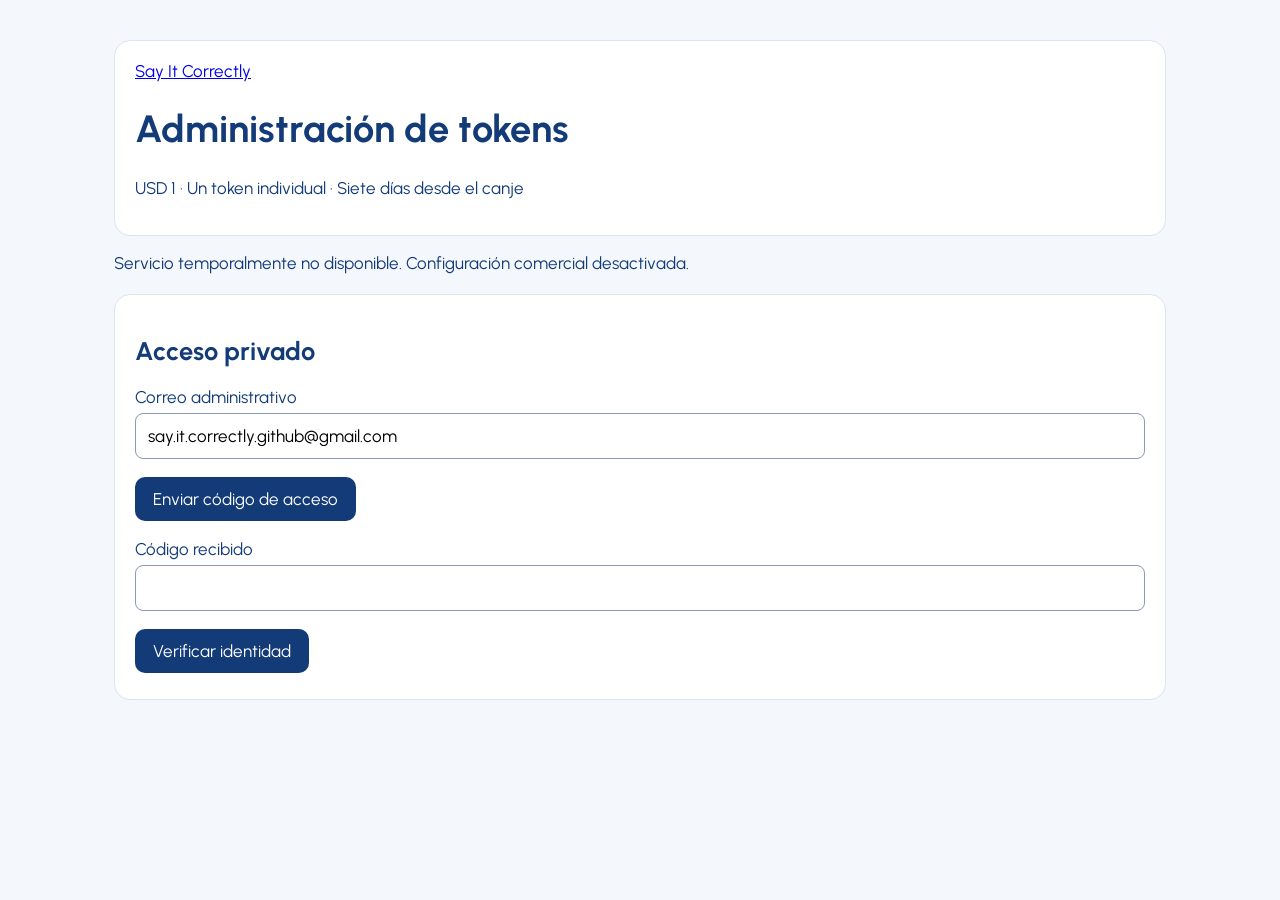
==== index.html @ 108741b0 "feat: add tokens admin frontend" ====
<!doctype html>
<html lang="es"><head><meta charset="utf-8"><meta name="viewport" content="width=device-width,initial-scale=1"><meta name="robots" content="noindex,nofollow"><title>Tokens | Say It Correctly</title><link rel="stylesheet" href="tokens.css"><script src="config.js" defer></script><script src="admin-client.js" defer></script><script src="tokens.js" defer></script></head>
<body><main><header><a href="https://www.sayitcorrectly.org/">Say It Correctly</a><h1>Administración de tokens</h1><p>USD 1 · Un token individual · Siete días desde el canje</p></header>
<p id="status" role="status" aria-live="polite"></p>
<form id="login"><h2>Acceso privado</h2><label>Correo administrativo<input name="email" type="email" required autocomplete="username" value="say.it.correctly.github@gmail.com"></label><div id="captcha"></div><button type="submit">Enviar código de acceso</button><label>Código recibido<input name="code" inputmode="numeric" autocomplete="one-time-code"></label><button id="verify" type="button">Verificar identidad</button></form>
<section id="panel" hidden><nav><button id="refresh">Actualizar</button><button id="logout">Cerrar sesión</button></nav><h2 id="capacity">Activaciones utilizadas</h2>
<form id="register"><h2>Registrar solicitud de estudiante</h2><label>Nombre<input name="name" required maxlength="120"></label><label>Correo<input name="email" type="email" required maxlength="254"></label><label>Mensaje<input name="message" required maxlength="3000"></label><label><input name="consent" type="checkbox" required> El estudiante o su representante autorizó el tratamiento de datos para esta solicitud, conforme al aviso de privacidad y las restricciones para menores.</label><a id="privacy" target="_blank" rel="noopener noreferrer">Aviso de privacidad</a><div id="register-captcha"></div><button>Registrar solicitud</button></form><h2>Solicitudes</h2><div id="requests"></div>
<form id="payment"><h2>Confirmación manual de pago</h2><p>Iván Varona debe haber confirmado USD 1 antes de emitir. La persona debe tener una identidad de correo verificada.</p><label>Solicitud<input name="requestId" required></label><label>Nombre<input name="name" required readonly></label><label>Correo verificado<input name="studentEmail" type="email" required readonly></label><label>Referencia única del pago<input name="reference" maxlength="160" required></label><label><input name="confirmed" type="checkbox" required> Confirmo que Iván Varona verificó el pago de USD 1.</label><button>Confirmar pago y emitir token</button></form>
<div id="issued" hidden><p>Guarda y entrega este token por un canal privado. Solo se muestra una vez.</p><output id="token"></output><button id="copy">Copiar token</button></div>
<h2>Tokens emitidos, canjeados y revocados</h2><div id="tokens"></div><h2>Permisos activos y vencidos</h2><div id="grants"></div></section></main></body></html>
---- tokens.css ----
@font-face{font-family:Urbanist;src:url('assets/Urbanist-VariableFont_wght.ttf')}*{box-sizing:border-box}body{margin:0;background:#f4f7fc;color:#123b78;font:17px Urbanist,Arial,sans-serif}main{max-width:1100px;margin:auto;padding:24px}header,form,article,#issued{background:white;border:1px solid #dce4f0;border-radius:16px;padding:20px;margin:16px 0}h1{font-size:clamp(26px,5vw,38px)}label{display:grid;gap:6px;margin:12px 0}input{font:inherit;padding:12px;border:1px solid #899bb8;border-radius:8px;min-width:0;max-width:100%}input[type=checkbox]{width:22px;height:22px}button{font:inherit;padding:12px 18px;border:0;border-radius:10px;color:white;background:#123b78;cursor:pointer;margin:6px 8px 6px 0}button:disabled{opacity:.5;cursor:default}button:focus-visible,a:focus-visible,input:focus-visible{outline:3px solid #e53845;outline-offset:3px}#status{min-height:24px}output,article{overflow-wrap:anywhere}nav{display:flex;flex-wrap:wrap}[hidden]{display:none!important}@media(min-width:700px){#payment{display:grid;grid-template-columns:1fr 1fr;gap:0 20px}#payment h2,#payment p,#payment button{grid-column:1/-1}}
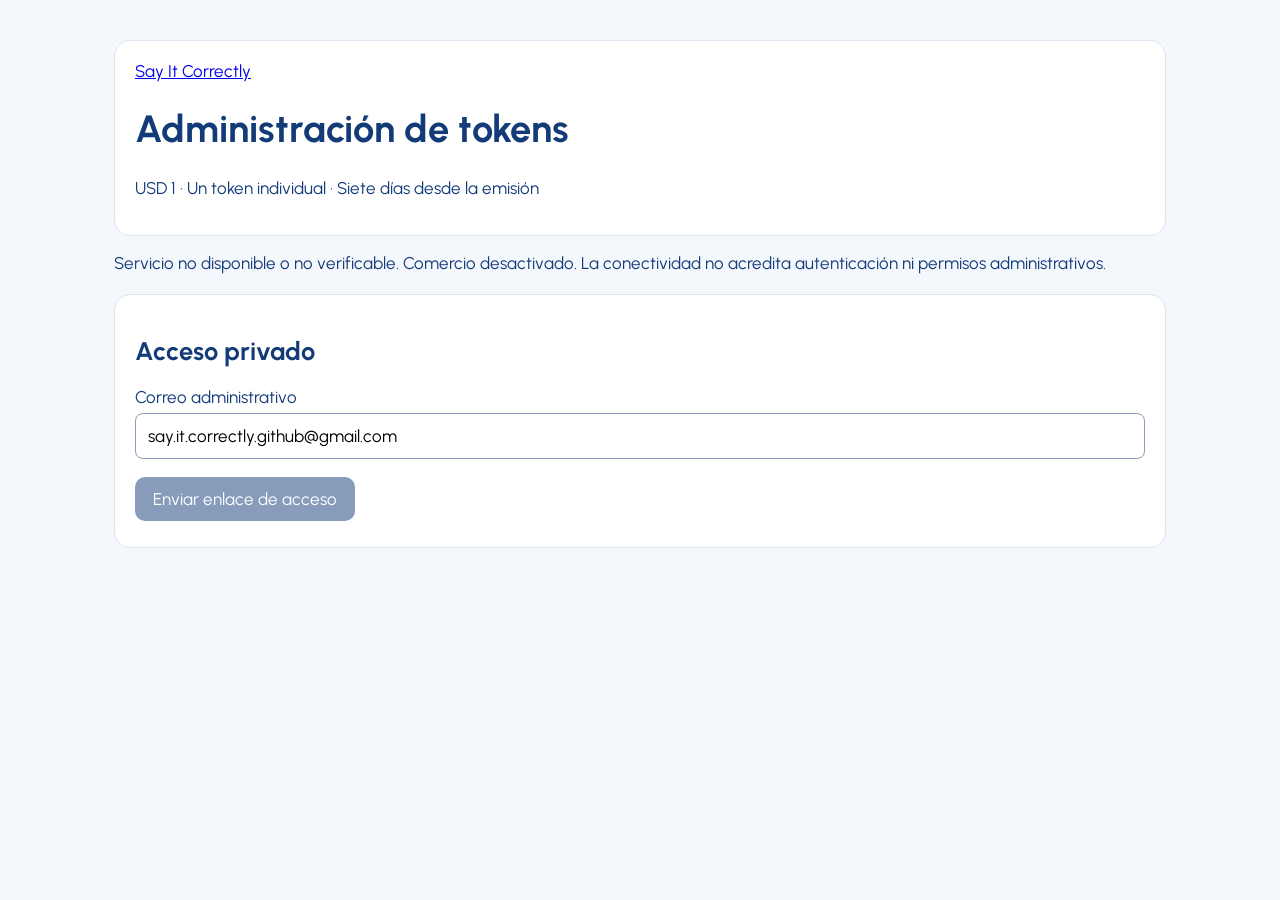
==== commit 55009e01: "feat: preparar consulta administrativa segura SIC" ====
--- a/index.html
+++ b/index.html
@@ -1,6 +1,6 @@
 <!doctype html>
 <html lang="es"><head><meta charset="utf-8"><meta name="viewport" content="width=device-width,initial-scale=1"><meta name="robots" content="noindex,nofollow"><title>Tokens | Say It Correctly</title><link rel="stylesheet" href="tokens.css"><script src="config.js" defer></script><script src="admin-client.js" defer></script><script src="tokens.js" defer></script></head>
-<body><main><header><a href="https://www.sayitcorrectly.org/">Say It Correctly</a><h1>Administración de tokens</h1><p>USD 1 · Un token individual · Siete días desde el canje</p></header>
+<body><main><header><a href="https://say-it-correctly.github.io/Say-it-correctly.org/">Say It Correctly</a><h1>Administración de tokens</h1><p>USD 1 · Un token individual · Siete días desde la emisión</p></header>
 <p id="status" role="status" aria-live="polite"></p>
 <form id="login"><h2>Acceso privado</h2><label>Correo administrativo<input name="email" type="email" required autocomplete="username" value="say.it.correctly.github@gmail.com"></label><div id="captcha"></div><button type="submit">Enviar código de acceso</button><label>Código recibido<input name="code" inputmode="numeric" autocomplete="one-time-code"></label><button id="verify" type="button">Verificar identidad</button></form>
 <section id="panel" hidden><nav><button id="refresh">Actualizar</button><button id="logout">Cerrar sesión</button></nav><h2 id="capacity">Activaciones utilizadas</h2>
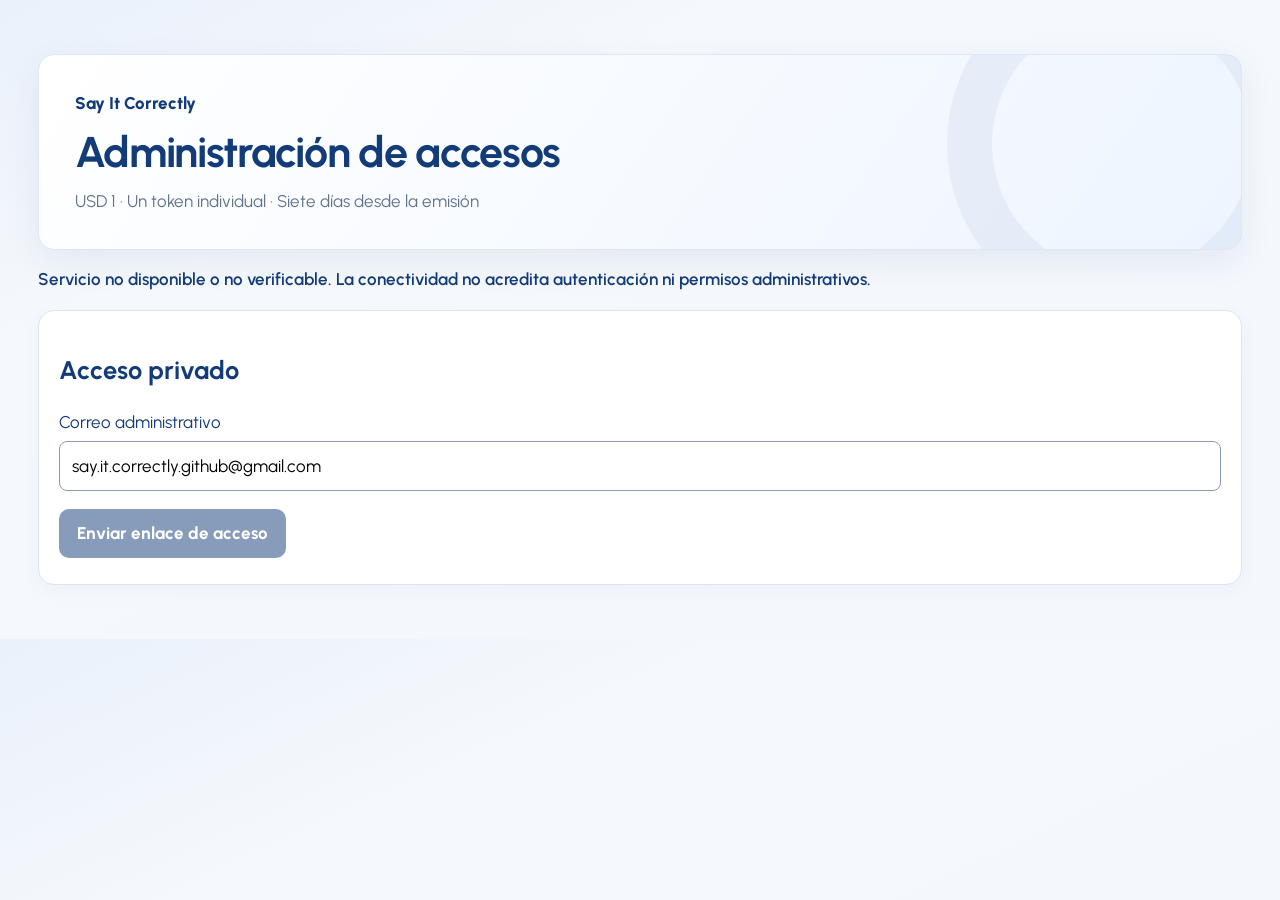
==== commit 55cf38c4: "feat: renovar interfaz administrativa Say It Correctly" ====
--- a/index.html
+++ b/index.html
@@ -1,10 +1,10 @@
 <!doctype html>
 <html lang="es"><head><meta charset="utf-8"><meta name="viewport" content="width=device-width,initial-scale=1"><meta name="robots" content="noindex,nofollow"><title>Tokens | Say It Correctly</title><link rel="stylesheet" href="tokens.css"><script src="config.js" defer></script><script src="admin-client.js" defer></script><script src="tokens.js" defer></script></head>
-<body><main><header><a href="https://say-it-correctly.github.io/Say-it-correctly.org/">Say It Correctly</a><h1>Administración de tokens</h1><p>USD 1 · Un token individual · Siete días desde la emisión</p></header>
+<body><main><header><a href="https://say-it-correctly.github.io/Say-it-correctly.org/">Say It Correctly</a><h1>Administración de accesos</h1><p>USD 1 · Un token individual · Siete días desde la emisión</p></header>
 <p id="status" role="status" aria-live="polite"></p>
 <form id="login"><h2>Acceso privado</h2><label>Correo administrativo<input name="email" type="email" required autocomplete="username" value="say.it.correctly.github@gmail.com"></label><div id="captcha"></div><button type="submit">Enviar código de acceso</button><label>Código recibido<input name="code" inputmode="numeric" autocomplete="one-time-code"></label><button id="verify" type="button">Verificar identidad</button></form>
-<section id="panel" hidden><nav><button id="refresh">Actualizar</button><button id="logout">Cerrar sesión</button></nav><h2 id="capacity">Activaciones utilizadas</h2>
+<section id="panel" hidden><nav class="sic-top-actions"><button id="refresh">Actualizar</button><button id="logout">Cerrar sesión</button></nav><div class="sic-dashboard-intro"><div><span class="sic-kicker">GESTIÓN DE ACCESOS · SAY IT CORRECTLY</span><h2>Panel de administración</h2><p>Solicitudes, pagos externos y permisos verificados desde un solo lugar.</p></div><div class="sic-capacity-card" id="capacity">Activaciones utilizadas</div></div><nav class="sic-section-links" aria-label="Secciones del administrador"><a href="#register">Registrar solicitud</a><a href="#requests">Solicitudes</a><a href="#payment">Confirmar pago</a><a href="#tokens">Tokens</a><a href="#grants">Permisos</a></nav>
 <form id="register"><h2>Registrar solicitud de estudiante</h2><label>Nombre<input name="name" required maxlength="120"></label><label>Correo<input name="email" type="email" required maxlength="254"></label><label>Mensaje<input name="message" required maxlength="3000"></label><label><input name="consent" type="checkbox" required> El estudiante o su representante autorizó el tratamiento de datos para esta solicitud, conforme al aviso de privacidad y las restricciones para menores.</label><a id="privacy" target="_blank" rel="noopener noreferrer">Aviso de privacidad</a><div id="register-captcha"></div><button>Registrar solicitud</button></form><h2>Solicitudes</h2><div id="requests"></div>
-<form id="payment"><h2>Confirmación manual de pago</h2><p>Iván Varona debe haber confirmado USD 1 antes de emitir. La persona debe tener una identidad de correo verificada.</p><label>Solicitud<input name="requestId" required></label><label>Nombre<input name="name" required readonly></label><label>Correo verificado<input name="studentEmail" type="email" required readonly></label><label>Referencia única del pago<input name="reference" maxlength="160" required></label><label><input name="confirmed" type="checkbox" required> Confirmo que Iván Varona verificó el pago de USD 1.</label><button>Confirmar pago y emitir token</button></form>
+<form id="payment"><h2>Confirmación manual de pago</h2><p>Iván Varona debe haber confirmado USD 1 antes de emitir. La identidad del estudiante se verificará durante el canje, después de generar el token.</p><label>Solicitud<input name="requestId" required></label><label>Nombre<input name="name" required readonly></label><label>Correo de la solicitud<input name="studentEmail" type="email" required readonly></label><label>Referencia única del pago<input name="reference" maxlength="160" required></label><label><input name="confirmed" type="checkbox" required> Confirmo que Iván Varona verificó el pago de USD 1.</label><button>Confirmar pago y emitir token</button></form>
 <div id="issued" hidden><p>Guarda y entrega este token por un canal privado. Solo se muestra una vez.</p><output id="token"></output><button id="copy">Copiar token</button></div>
 <h2>Tokens emitidos, canjeados y revocados</h2><div id="tokens"></div><h2>Permisos activos y vencidos</h2><div id="grants"></div></section></main></body></html>
--- a/tokens.css
+++ b/tokens.css
@@ -1 +1,39 @@
 @font-face{font-family:Urbanist;src:url('assets/Urbanist-VariableFont_wght.ttf')}*{box-sizing:border-box}body{margin:0;background:#f4f7fc;color:#123b78;font:17px Urbanist,Arial,sans-serif}main{max-width:1100px;margin:auto;padding:24px}header,form,article,#issued{background:white;border:1px solid #dce4f0;border-radius:16px;padding:20px;margin:16px 0}h1{font-size:clamp(26px,5vw,38px)}label{display:grid;gap:6px;margin:12px 0}input{font:inherit;padding:12px;border:1px solid #899bb8;border-radius:8px;min-width:0;max-width:100%}input[type=checkbox]{width:22px;height:22px}button{font:inherit;padding:12px 18px;border:0;border-radius:10px;color:white;background:#123b78;cursor:pointer;margin:6px 8px 6px 0}button:disabled{opacity:.5;cursor:default}button:focus-visible,a:focus-visible,input:focus-visible{outline:3px solid #e53845;outline-offset:3px}#status{min-height:24px}output,article{overflow-wrap:anywhere}nav{display:flex;flex-wrap:wrap}[hidden]{display:none!important}@media(min-width:700px){#payment{display:grid;grid-template-columns:1fr 1fr;gap:0 20px}#payment h2,#payment p,#payment button{grid-column:1/-1}}
+
+/* SIC 2026: mejoras de jerarquía y respuesta; conservar la identidad original. */
+:root{--sic-blue:#123b78;--sic-line:#dce4f0;--sic-ink:#183b70;--sic-muted:#61738b;--sic-bg:#f4f7fc}
+body{background:linear-gradient(155deg,#eaf1fb 0,#f5f8fc 28%,#f4f7fc 80%);line-height:1.45}
+main{max-width:1280px;padding:clamp(16px,3vw,40px);margin:0 auto}
+main>header{position:relative;border:1px solid #dce7f7;box-shadow:0 12px 36px rgba(18,59,120,.07);padding:clamp(22px,3vw,36px);background:linear-gradient(125deg,#fff 0%,#eef5ff 100%);overflow:hidden}
+main>header:before{content:"";position:absolute;right:-56px;top:-86px;width:260px;height:260px;border:45px solid rgba(18,59,120,.055);border-radius:50%;pointer-events:none}
+main>header a{font-weight:800;color:var(--sic-blue);text-decoration:none}
+main>header h1{font-size:clamp(27px,3.4vw,43px);letter-spacing:-.03em;line-height:1.13;margin:12px 0}
+main>header p{color:var(--sic-muted);max-width:58ch;margin:0}
+#status{font-weight:600;line-height:1.5}
+#panel>form,#panel>#issued,#panel>article,#login{box-shadow:0 5px 20px rgba(18,59,120,.035)}
+#panel form h2{letter-spacing:-.015em}
+#panel form p{color:var(--sic-muted);line-height:1.55}
+#panel input:not([type=checkbox]){background:#fbfdff;border-color:#a5b8d2;min-height:46px}
+#panel input[readonly]{background:#edf3fa;color:#324c70}
+#panel button,#login button{font-weight:750;min-height:42px;transition:background .2s,transform .2s}
+#panel button:hover:not([disabled]),#login button:hover:not([disabled]){background:#23549a;transform:translateY(-1px)}
+.sic-top-actions{display:flex;justify-content:flex-end;gap:6px;flex-wrap:wrap;margin:14px 0}
+.sic-top-actions button{background:#e7effb!important;border:1px solid #cbd9ed;color:var(--sic-blue)!important}
+.sic-dashboard-intro{display:flex;align-items:center;justify-content:space-between;gap:18px;padding:22px 24px;border:1px solid var(--sic-line);border-radius:18px;background:#fff;margin:16px 0}
+.sic-dashboard-intro h2{font-size:clamp(22px,3vw,31px);margin:4px 0}
+.sic-dashboard-intro p{margin:0;color:var(--sic-muted)}
+.sic-kicker{font-size:.73rem;font-weight:850;letter-spacing:.12em;color:#4d6da0}
+.sic-capacity-card{background:#123b78;color:white;padding:17px 20px;border-radius:14px;min-width:215px;font-weight:800;text-align:center}
+.sic-section-links{display:flex;flex-wrap:wrap;gap:9px;margin:20px 0}
+.sic-section-links a{padding:10px 15px;background:#fff;border:1px solid var(--sic-line);border-radius:999px;color:var(--sic-blue);font-weight:750;text-decoration:none}
+.sic-section-links a:hover{background:#e8f1ff}
+#panel>h2{margin:32px 4px 12px;letter-spacing:-.02em}
+#requests,#tokens,#grants{display:grid;grid-template-columns:repeat(auto-fit,minmax(min(100%,310px),1fr));gap:12px}
+#requests article,#tokens article,#grants article{margin:0;padding:18px;border-left:4px solid #2b5aa1;line-height:1.5}
+#requests article button,#tokens article button,#grants article button{display:inline-flex;margin-top:12px;font-size:.91rem}
+#issued{border:2px solid #81a6d5;background:#f8fbff}
+#issued output{display:block;padding:13px;background:#eaf1fb;border:1px dashed #a9bedb;border-radius:9px;word-break:break-all}
+#payment label:has([type=checkbox]),#register label:has([type=checkbox]){display:flex;align-items:flex-start;gap:10px}
+#payment label:has([type=checkbox]) input,#register label:has([type=checkbox]) input{flex:none}
+@media(max-width:740px){.sic-dashboard-intro{flex-direction:column;align-items:stretch}.sic-capacity-card{min-width:0}.sic-section-links{overflow:auto;flex-wrap:nowrap;padding-bottom:6px}.sic-section-links a{white-space:nowrap}main{padding:14px}#requests,#tokens,#grants{grid-template-columns:1fr}}
+@media(prefers-reduced-motion:reduce){#panel button,#login button{transition:none}#panel button:hover:not([disabled]){transform:none}}
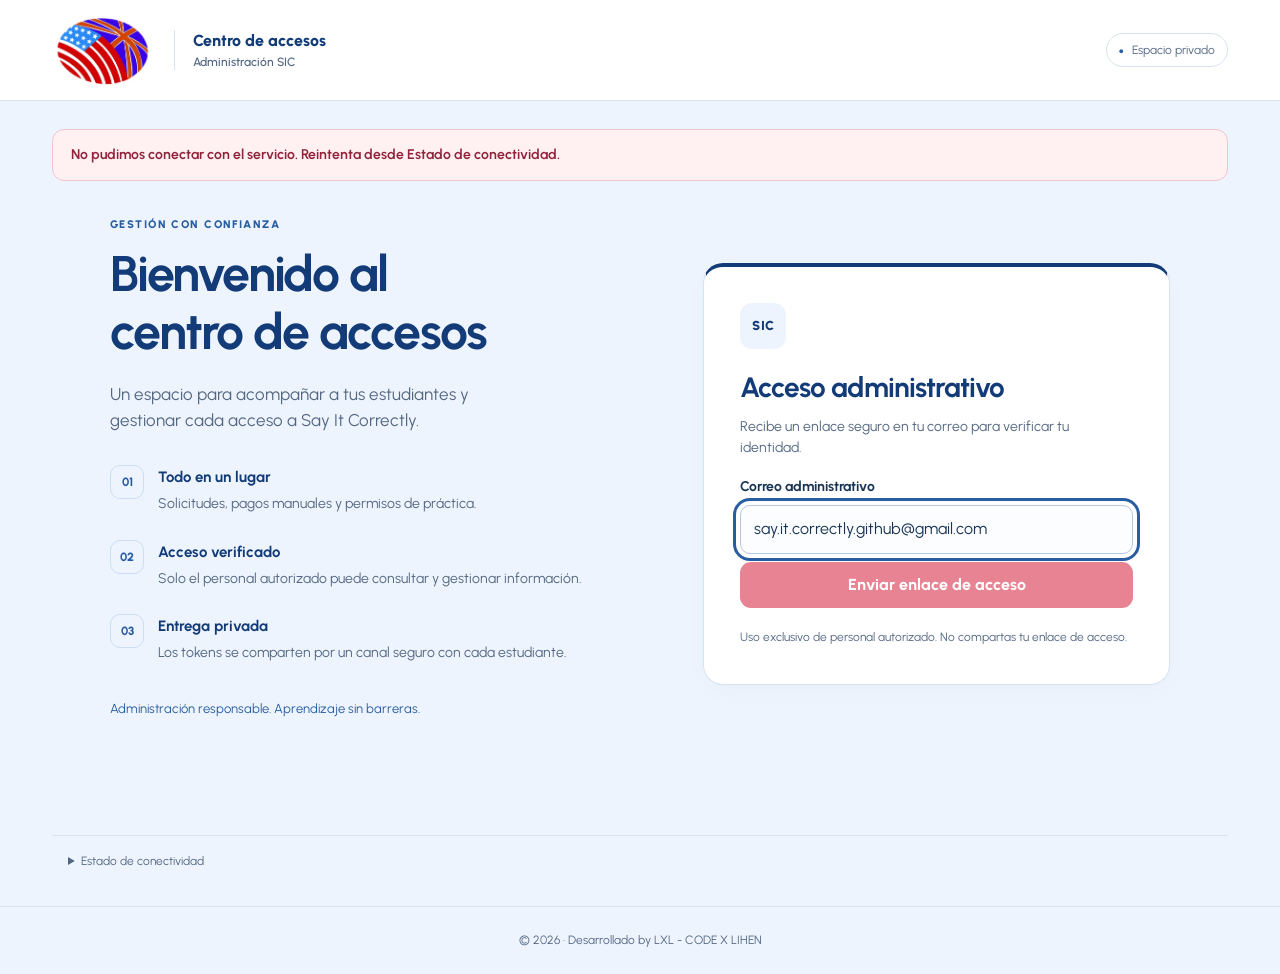
==== commit b71982ad: "feat: redisenar Tokens Admin 2026 y corregir arranque seguro" ====
--- a/index.html
+++ b/index.html
@@ -1,10 +1,40 @@
 <!doctype html>
-<html lang="es"><head><meta charset="utf-8"><meta name="viewport" content="width=device-width,initial-scale=1"><meta name="robots" content="noindex,nofollow"><title>Tokens | Say It Correctly</title><link rel="stylesheet" href="tokens.css"><script src="config.js" defer></script><script src="admin-client.js" defer></script><script src="tokens.js" defer></script></head>
-<body><main><header><a href="https://say-it-correctly.github.io/Say-it-correctly.org/">Say It Correctly</a><h1>Administración de accesos</h1><p>USD 1 · Un token individual · Siete días desde la emisión</p></header>
-<p id="status" role="status" aria-live="polite"></p>
-<form id="login"><h2>Acceso privado</h2><label>Correo administrativo<input name="email" type="email" required autocomplete="username" value="say.it.correctly.github@gmail.com"></label><div id="captcha"></div><button type="submit">Enviar código de acceso</button><label>Código recibido<input name="code" inputmode="numeric" autocomplete="one-time-code"></label><button id="verify" type="button">Verificar identidad</button></form>
-<section id="panel" hidden><nav class="sic-top-actions"><button id="refresh">Actualizar</button><button id="logout">Cerrar sesión</button></nav><div class="sic-dashboard-intro"><div><span class="sic-kicker">GESTIÓN DE ACCESOS · SAY IT CORRECTLY</span><h2>Panel de administración</h2><p>Solicitudes, pagos externos y permisos verificados desde un solo lugar.</p></div><div class="sic-capacity-card" id="capacity">Activaciones utilizadas</div></div><nav class="sic-section-links" aria-label="Secciones del administrador"><a href="#register">Registrar solicitud</a><a href="#requests">Solicitudes</a><a href="#payment">Confirmar pago</a><a href="#tokens">Tokens</a><a href="#grants">Permisos</a></nav>
-<form id="register"><h2>Registrar solicitud de estudiante</h2><label>Nombre<input name="name" required maxlength="120"></label><label>Correo<input name="email" type="email" required maxlength="254"></label><label>Mensaje<input name="message" required maxlength="3000"></label><label><input name="consent" type="checkbox" required> El estudiante o su representante autorizó el tratamiento de datos para esta solicitud, conforme al aviso de privacidad y las restricciones para menores.</label><a id="privacy" target="_blank" rel="noopener noreferrer">Aviso de privacidad</a><div id="register-captcha"></div><button>Registrar solicitud</button></form><h2>Solicitudes</h2><div id="requests"></div>
-<form id="payment"><h2>Confirmación manual de pago</h2><p>Iván Varona debe haber confirmado USD 1 antes de emitir. La identidad del estudiante se verificará durante el canje, después de generar el token.</p><label>Solicitud<input name="requestId" required></label><label>Nombre<input name="name" required readonly></label><label>Correo de la solicitud<input name="studentEmail" type="email" required readonly></label><label>Referencia única del pago<input name="reference" maxlength="160" required></label><label><input name="confirmed" type="checkbox" required> Confirmo que Iván Varona verificó el pago de USD 1.</label><button>Confirmar pago y emitir token</button></form>
-<div id="issued" hidden><p>Guarda y entrega este token por un canal privado. Solo se muestra una vez.</p><output id="token"></output><button id="copy">Copiar token</button></div>
-<h2>Tokens emitidos, canjeados y revocados</h2><div id="tokens"></div><h2>Permisos activos y vencidos</h2><div id="grants"></div></section></main></body></html>
+<html lang="es" data-admin-state="initializing">
+<head>
+<meta charset="utf-8"><meta name="viewport" content="width=device-width,initial-scale=1"><meta name="robots" content="noindex,nofollow"><meta name="theme-color" content="#123B78"><title>Centro de accesos | Say It Correctly</title>
+<style>[hidden]{display:none!important}html:not([data-admin-state="authenticated"]) #panel,html:not([data-admin-state="login"]) #login,html:not([data-admin-state="login"]) .access-intro{display:none!important}html[data-admin-state="login"] #boot,html[data-admin-state="authenticated"] #boot{display:none!important}</style>
+<link rel="stylesheet" href="tokens.css">
+<script>
+window.SICAdminBoot={failed:false,timer:null,fail(){this.failed=true;clearTimeout(this.timer);document.documentElement.dataset.adminState='error';const display=()=>{document.getElementById('boot-message').textContent='No pudimos completar la conexión. Vuelve a intentarlo o solicita un nuevo enlace si el anterior venció.';document.getElementById('boot-retry').hidden=false;document.getElementById('boot').setAttribute('role','alert');document.getElementById('boot').setAttribute('aria-busy','false');};if(document.getElementById('boot'))display();else document.addEventListener('DOMContentLoaded',display,{once:true});}};
+window.SICAdminBoot.timer=setTimeout(()=>window.SICAdminBoot.fail(),65000);
+window.addEventListener('error',event=>{if(event.target?.tagName==='SCRIPT'&&/\/(admin-client|tokens)\.js(?:\?|$)/.test(event.target.src))window.SICAdminBoot.fail();},true);
+</script>
+<script src="config.js" defer></script><script src="admin-client.js" defer></script><script src="tokens.js" defer></script>
+</head>
+<body>
+<a class="skip-link" href="#main">Saltar al contenido</a>
+<header class="site-header"><div class="header-inner"><a class="brand" href="https://say-it-correctly.github.io/Say-it-correctly.org/" aria-label="Say It Correctly · Inicio"><img src="assets/logo-oficial-say-it-correctly.png" width="217" height="146" alt="Say It Correctly"><span>Centro de accesos<small>Administración SIC</small></span></a><span class="private-label"><span aria-hidden="true">●</span> Espacio privado</span></div></header>
+<main id="main">
+<section id="boot" class="boot-card" role="status" aria-live="polite" aria-busy="true"><span class="sic-kicker">SAY IT CORRECTLY · ADMINISTRACIÓN</span><span class="loading-mark" aria-hidden="true"></span><h1>Verificando acceso</h1><p id="boot-message">Estamos preparando una conexión segura al centro de accesos.</p><a id="boot-retry" class="button" href="" hidden>Volver a intentar</a><noscript><p>Activa JavaScript para acceder. El panel permanece protegido.</p></noscript></section>
+<div id="status" role="status" aria-live="polite" tabindex="-1" hidden></div>
+<div class="access-layout">
+<section class="access-intro"><span class="sic-kicker">GESTIÓN CON CONFIANZA</span><h1>Bienvenido al<br>centro de accesos</h1><p>Un espacio para acompañar a tus estudiantes y gestionar cada acceso a Say It Correctly.</p><ul class="access-benefits"><li><span aria-hidden="true">01</span><div><strong>Todo en un lugar</strong><p>Solicitudes, pagos manuales y permisos de práctica.</p></div></li><li><span aria-hidden="true">02</span><div><strong>Acceso verificado</strong><p>Solo el personal autorizado puede consultar y gestionar información.</p></div></li><li><span aria-hidden="true">03</span><div><strong>Entrega privada</strong><p>Los tokens se comparten por un canal seguro con cada estudiante.</p></div></li></ul><p class="access-note">Administración responsable. Aprendizaje sin barreras.</p></section>
+<form id="login" class="surface auth-card" hidden aria-labelledby="login-title"><span class="card-icon" aria-hidden="true">SIC</span><h2 id="login-title">Acceso administrativo</h2><p>Recibe un enlace seguro en tu correo para verificar tu identidad.</p><label for="admin-email">Correo administrativo</label><input id="admin-email" name="email" type="email" required autocomplete="username" value="say.it.correctly.github@gmail.com" aria-describedby="login-note"><div id="captcha" class="captcha-area"></div><button type="submit" disabled>Enviar enlace de acceso</button><label hidden>Código recibido<input name="code" inputmode="numeric" autocomplete="one-time-code" disabled></label><button id="verify" type="button" hidden disabled>Verificar identidad</button><p id="login-note" class="fine-print">Uso exclusivo de personal autorizado. No compartas tu enlace de acceso.</p></form>
+</div>
+<section id="panel" hidden aria-labelledby="panel-title">
+<nav class="sic-top-actions" aria-label="Sesión administrativa"><span class="session-label">Identidad y autorización verificadas</span><button id="refresh" class="button-secondary">Actualizar</button><button id="logout" class="button-quiet">Cerrar sesión</button></nav>
+<div class="sic-dashboard-intro"><div><span class="sic-kicker">GESTIÓN DE ACCESOS</span><h1 id="panel-title" tabindex="-1">Panel de administración</h1><p>Solicitudes, pagos externos y permisos verificados desde un solo lugar.</p></div><div class="sic-capacity-card" id="capacity" aria-live="polite">Consultando activaciones…</div></div>
+<nav class="sic-section-links" aria-label="Secciones del administrador"><a href="#register">Registrar solicitud</a><a href="#requests-section">Solicitudes</a><a href="#payment">Confirmar pago</a><a href="#tokens-section">Tokens</a><a href="#grants-section">Permisos</a></nav>
+<div class="sic-admin-grid">
+<form id="register" class="surface" aria-labelledby="register-title"><div class="section-heading"><span class="section-number" aria-hidden="true">01</span><div><span class="sic-kicker">ESTUDIANTES</span><h2 id="register-title">Registrar solicitud</h2></div></div><p>Registra la solicitud con la autorización de tratamiento de datos correspondiente.</p><label>Nombre<input name="name" required maxlength="120" autocomplete="name"></label><label>Correo<input name="email" type="email" required maxlength="254" autocomplete="email"></label><label>Mensaje<input name="message" required maxlength="3000"></label><label class="check-label"><input name="consent" type="checkbox" required><span>El estudiante o su representante autorizó el tratamiento de datos para esta solicitud, conforme al aviso de privacidad y las restricciones para menores.</span></label><a id="privacy" target="_blank" rel="noopener noreferrer">Aviso de privacidad</a><div id="register-captcha" class="captcha-area"></div><button>Registrar solicitud</button></form>
+<section id="requests-section" class="surface" aria-labelledby="requests-title"><div class="section-heading"><span class="section-number" aria-hidden="true">02</span><div><span class="sic-kicker">SEGUIMIENTO</span><h2 id="requests-title">Solicitudes</h2></div></div><p>Selecciona una solicitud para preparar su confirmación de pago.</p><div id="requests" class="record-list"></div></section>
+</div>
+<form id="payment" class="surface" aria-labelledby="payment-title"><div class="section-heading"><span class="section-number" aria-hidden="true">03</span><div><span class="sic-kicker">VERIFICACIÓN MANUAL</span><h2 id="payment-title">Confirmar pago y emitir token</h2></div></div><p class="payment-notice">Iván Varona debe haber confirmado USD 1 antes de emitir. La identidad del estudiante se verificará durante el canje, después de generar el token.</p><label>Solicitud<input name="requestId" required></label><label>Nombre<input name="name" required readonly></label><label>Correo de la solicitud<input name="studentEmail" type="email" required readonly></label><label>Referencia única del pago<input name="reference" maxlength="160" required></label><label class="check-label payment-confirmation"><input name="confirmed" type="checkbox" required><span>Confirmo que Iván Varona verificó el pago de USD 1.</span></label><button>Confirmar pago y emitir token</button></form>
+<div id="issued" class="surface issued-card" hidden role="region" aria-labelledby="issued-title"><span class="sic-kicker">ENTREGA SEGURA</span><h2 id="issued-title">Token listo para entregar</h2><p>Guarda y entrega este token por un canal privado. Solo se muestra una vez.</p><output id="token" aria-label="Token emitido" tabindex="0"></output><button id="copy" class="button-secondary">Copiar token</button></div>
+<section id="tokens-section" class="surface" aria-labelledby="tokens-title"><div class="section-heading"><span class="section-number" aria-hidden="true">04</span><div><span class="sic-kicker">CREDENCIALES</span><h2 id="tokens-title">Tokens emitidos, canjeados y revocados</h2></div></div><div id="tokens" class="record-grid"></div></section>
+<section id="grants-section" class="surface" aria-labelledby="grants-title"><div class="section-heading"><span class="section-number" aria-hidden="true">05</span><div><span class="sic-kicker">ACCESO A LA PRÁCTICA</span><h2 id="grants-title">Permisos activos, vencidos y revocados</h2></div></div><div id="grants" class="record-grid"></div></section>
+</main>
+<details class="connectivity"><summary>Estado de conectividad</summary><p id="connectivity-status">Comprobando conexión al servicio.</p><p>La conectividad no acredita identidad ni permisos administrativos.</p><a href="">Reintentar conexión</a></details>
+<footer class="site-footer">© 2026 · Desarrollado by LXL - CODE X LIHEN</footer>
+</body>
+</html>
--- a/tokens.css
+++ b/tokens.css
@@ -1,39 +1,12 @@
-@font-face{font-family:Urbanist;src:url('assets/Urbanist-VariableFont_wght.ttf')}*{box-sizing:border-box}body{margin:0;background:#f4f7fc;color:#123b78;font:17px Urbanist,Arial,sans-serif}main{max-width:1100px;margin:auto;padding:24px}header,form,article,#issued{background:white;border:1px solid #dce4f0;border-radius:16px;padding:20px;margin:16px 0}h1{font-size:clamp(26px,5vw,38px)}label{display:grid;gap:6px;margin:12px 0}input{font:inherit;padding:12px;border:1px solid #899bb8;border-radius:8px;min-width:0;max-width:100%}input[type=checkbox]{width:22px;height:22px}button{font:inherit;padding:12px 18px;border:0;border-radius:10px;color:white;background:#123b78;cursor:pointer;margin:6px 8px 6px 0}button:disabled{opacity:.5;cursor:default}button:focus-visible,a:focus-visible,input:focus-visible{outline:3px solid #e53845;outline-offset:3px}#status{min-height:24px}output,article{overflow-wrap:anywhere}nav{display:flex;flex-wrap:wrap}[hidden]{display:none!important}@media(min-width:700px){#payment{display:grid;grid-template-columns:1fr 1fr;gap:0 20px}#payment h2,#payment p,#payment button{grid-column:1/-1}}
-
-/* SIC 2026: mejoras de jerarquía y respuesta; conservar la identidad original. */
-:root{--sic-blue:#123b78;--sic-line:#dce4f0;--sic-ink:#183b70;--sic-muted:#61738b;--sic-bg:#f4f7fc}
-body{background:linear-gradient(155deg,#eaf1fb 0,#f5f8fc 28%,#f4f7fc 80%);line-height:1.45}
-main{max-width:1280px;padding:clamp(16px,3vw,40px);margin:0 auto}
-main>header{position:relative;border:1px solid #dce7f7;box-shadow:0 12px 36px rgba(18,59,120,.07);padding:clamp(22px,3vw,36px);background:linear-gradient(125deg,#fff 0%,#eef5ff 100%);overflow:hidden}
-main>header:before{content:"";position:absolute;right:-56px;top:-86px;width:260px;height:260px;border:45px solid rgba(18,59,120,.055);border-radius:50%;pointer-events:none}
-main>header a{font-weight:800;color:var(--sic-blue);text-decoration:none}
-main>header h1{font-size:clamp(27px,3.4vw,43px);letter-spacing:-.03em;line-height:1.13;margin:12px 0}
-main>header p{color:var(--sic-muted);max-width:58ch;margin:0}
-#status{font-weight:600;line-height:1.5}
-#panel>form,#panel>#issued,#panel>article,#login{box-shadow:0 5px 20px rgba(18,59,120,.035)}
-#panel form h2{letter-spacing:-.015em}
-#panel form p{color:var(--sic-muted);line-height:1.55}
-#panel input:not([type=checkbox]){background:#fbfdff;border-color:#a5b8d2;min-height:46px}
-#panel input[readonly]{background:#edf3fa;color:#324c70}
-#panel button,#login button{font-weight:750;min-height:42px;transition:background .2s,transform .2s}
-#panel button:hover:not([disabled]),#login button:hover:not([disabled]){background:#23549a;transform:translateY(-1px)}
-.sic-top-actions{display:flex;justify-content:flex-end;gap:6px;flex-wrap:wrap;margin:14px 0}
-.sic-top-actions button{background:#e7effb!important;border:1px solid #cbd9ed;color:var(--sic-blue)!important}
-.sic-dashboard-intro{display:flex;align-items:center;justify-content:space-between;gap:18px;padding:22px 24px;border:1px solid var(--sic-line);border-radius:18px;background:#fff;margin:16px 0}
-.sic-dashboard-intro h2{font-size:clamp(22px,3vw,31px);margin:4px 0}
-.sic-dashboard-intro p{margin:0;color:var(--sic-muted)}
-.sic-kicker{font-size:.73rem;font-weight:850;letter-spacing:.12em;color:#4d6da0}
-.sic-capacity-card{background:#123b78;color:white;padding:17px 20px;border-radius:14px;min-width:215px;font-weight:800;text-align:center}
-.sic-section-links{display:flex;flex-wrap:wrap;gap:9px;margin:20px 0}
-.sic-section-links a{padding:10px 15px;background:#fff;border:1px solid var(--sic-line);border-radius:999px;color:var(--sic-blue);font-weight:750;text-decoration:none}
-.sic-section-links a:hover{background:#e8f1ff}
-#panel>h2{margin:32px 4px 12px;letter-spacing:-.02em}
-#requests,#tokens,#grants{display:grid;grid-template-columns:repeat(auto-fit,minmax(min(100%,310px),1fr));gap:12px}
-#requests article,#tokens article,#grants article{margin:0;padding:18px;border-left:4px solid #2b5aa1;line-height:1.5}
-#requests article button,#tokens article button,#grants article button{display:inline-flex;margin-top:12px;font-size:.91rem}
-#issued{border:2px solid #81a6d5;background:#f8fbff}
-#issued output{display:block;padding:13px;background:#eaf1fb;border:1px dashed #a9bedb;border-radius:9px;word-break:break-all}
-#payment label:has([type=checkbox]),#register label:has([type=checkbox]){display:flex;align-items:flex-start;gap:10px}
-#payment label:has([type=checkbox]) input,#register label:has([type=checkbox]) input{flex:none}
-@media(max-width:740px){.sic-dashboard-intro{flex-direction:column;align-items:stretch}.sic-capacity-card{min-width:0}.sic-section-links{overflow:auto;flex-wrap:nowrap;padding-bottom:6px}.sic-section-links a{white-space:nowrap}main{padding:14px}#requests,#tokens,#grants{grid-template-columns:1fr}}
-@media(prefers-reduced-motion:reduce){#panel button,#login button{transition:none}#panel button:hover:not([disabled]){transform:none}}
+@font-face{font-family:Urbanist;src:url('assets/Urbanist-VariableFont_wght.ttf') format('truetype');font-style:normal;font-weight:100 900;font-display:swap}
+:root{--blue:#123B78;--secondary:#285DA1;--red:#D9314B;--bg:#EEF4FD;--ink:#193454;--muted:#536782;--line:#d8e3f2;--radius:20px;color-scheme:light}
+*{box-sizing:border-box}html{scroll-behavior:smooth;scroll-padding-top:24px}body{margin:0;background:var(--bg);color:var(--ink);font:16px/1.55 Urbanist,Arial,sans-serif}a{color:var(--secondary);text-underline-offset:4px}button,input{font:inherit}button,.button{display:inline-flex;align-items:center;justify-content:center;min-height:46px;padding:12px 20px;border:1px solid transparent;border-radius:11px;background:var(--red);color:white;font-weight:750;line-height:1.3;text-decoration:none;cursor:pointer;transition:background .15s,box-shadow .15s}button:hover:not(:disabled),.button:hover{background:#b9253d}button:disabled{opacity:.6;cursor:wait}button:focus-visible,a:focus-visible,input:focus-visible,summary:focus-visible,output:focus-visible{outline:3px solid var(--secondary);outline-offset:4px}h1,h2,h3,p{margin-top:0}h1,h2,h3{color:var(--blue);line-height:1.16;letter-spacing:-.035em}h1{font-size:clamp(30px,4vw,44px);margin-bottom:16px}h2{font-size:clamp(22px,2.2vw,28px);margin-bottom:12px}p{color:var(--muted)}[hidden]{display:none!important}.skip-link{position:fixed;top:8px;left:8px;z-index:10;transform:translateY(-160%);background:white;padding:12px}.skip-link:focus{transform:none}
+.site-header{background:#fff;border-bottom:1px solid var(--line)}.header-inner{max-width:1240px;margin:auto;padding:15px 32px;display:flex;justify-content:space-between;align-items:center;gap:20px}.brand{display:flex;align-items:center;gap:18px;color:var(--blue);text-decoration:none;font-weight:800;line-height:1.35}.brand img{width:104px;height:70px;object-fit:contain}.brand span{border-left:1px solid var(--line);padding-left:18px}.brand small{display:block;font-size:12px;color:var(--muted);font-weight:550;margin-top:3px}.private-label{font-size:12px;border:1px solid var(--line);padding:7px 12px;border-radius:99px;color:var(--muted);white-space:nowrap}.private-label span{font-size:9px;color:var(--secondary);margin-right:5px}main{max-width:1240px;min-height:calc(100svh - 190px);margin:auto;padding:28px 32px 48px}.sic-kicker{display:block;color:var(--secondary);font-size:11px;font-weight:850;letter-spacing:.13em;margin-bottom:12px}.surface,.boot-card{background:#fff;border:1px solid var(--line);border-radius:var(--radius);padding:28px;box-shadow:0 8px 26px #123b7805}
+.boot-card{max-width:580px;margin:8vh auto;text-align:center;padding:40px 28px}.boot-card h1{font-size:30px}.boot-card p{margin-bottom:24px}.loading-mark{display:block;width:38px;height:38px;margin:24px auto;border:3px solid var(--line);border-top-color:var(--secondary);border-radius:50%;animation:spin 1s linear infinite}html[data-admin-state=error] .loading-mark{animation:none;border-color:var(--red)}@keyframes spin{to{transform:rotate(360deg)}}
+.access-layout{display:grid;grid-template-columns:1.1fr 1fr;gap:80px;align-items:center;max-width:1060px;margin:35px auto 55px}html:not([data-admin-state=login]) .access-layout{display:none}.access-intro h1{font-size:clamp(34px,4vw,50px);margin-bottom:20px}.access-intro>p{max-width:42ch;font-size:17px}.access-benefits{padding:0;list-style:none;margin:32px 0}.access-benefits li{display:flex;gap:14px;margin:22px 0}.access-benefits li>span{display:flex;align-items:center;justify-content:center;flex:none;width:34px;height:34px;border:1px solid #cbdcf3;border-radius:10px;color:var(--secondary);font-size:12px;font-weight:800}.access-benefits strong{color:var(--blue);font-size:15px}.access-benefits p{font-size:14px;margin:3px 0}.access-note{font-size:13px!important;color:var(--secondary)}.auth-card{padding:36px;min-width:0;border-top:4px solid var(--blue)}.card-icon{display:inline-flex;align-items:center;justify-content:center;width:46px;height:46px;background:var(--bg);border-radius:12px;color:var(--blue);font-size:13px;font-weight:900;letter-spacing:.04em;margin-bottom:22px}.auth-card>p{font-size:15px}.auth-card>button[type=submit]{width:100%;margin-top:8px}.fine-print{font-size:12px!important;line-height:1.6;margin:20px 0 0}.captcha-area{min-width:0;max-width:100%;margin:16px 0}.captcha-area:empty{margin:0}
+label{display:grid;gap:7px;font-size:14px;font-weight:700;color:var(--ink);margin:17px 0 7px}input{display:block;width:100%;min-width:0;min-height:46px;padding:11px 13px;color:var(--ink);background:#fbfdff;border:1px solid #b5c8e1;border-radius:10px}input[readonly]{background:var(--bg);color:var(--muted)}input[type=checkbox]{width:20px;min-height:20px;height:20px;flex:none;margin:2px 0;accent-color:var(--blue)}.check-label{display:flex;align-items:flex-start;gap:11px;font-size:13px;font-weight:550;line-height:1.6;margin:22px 0 14px}.button-secondary{color:var(--blue);background:#e8f0fc;border-color:#cfddf0}.button-secondary:hover:not(:disabled){background:#d8e7fb}.button-quiet{background:#fff;color:var(--muted);border-color:var(--line)}.button-quiet:hover:not(:disabled){background:var(--bg);color:var(--blue)}
+#status{margin:0 0 20px;padding:14px 18px;border-radius:12px;border:1px solid #c9d9f0;background:#e5effd;color:var(--blue);font-size:14px;font-weight:650;overflow-wrap:anywhere}#status[data-state=error]{background:#fff0f2;border-color:#f1c4ce;color:#91243b}#status[data-state=success]{background:#ecf7f1;border-color:#c1dfd1;color:#245c46}#status[data-state=loading]{background:#e5effd;color:var(--blue)}.sic-top-actions{display:flex;align-items:center;justify-content:flex-end;gap:10px;margin-bottom:22px}.session-label{font-size:12px;color:var(--muted);margin-right:auto}.sic-dashboard-intro{display:flex;align-items:center;justify-content:space-between;gap:26px;background:var(--blue);padding:32px;border-radius:var(--radius);color:#fff}.sic-dashboard-intro h1{color:#fff;margin-bottom:10px}.sic-dashboard-intro p{color:#dbe7f9;font-size:15px;margin:0}.sic-dashboard-intro .sic-kicker{color:#c6d9f6}.sic-capacity-card{background:#ffffff10;border:1px solid #ffffff30;border-radius:14px;min-width:205px;padding:22px;font-size:18px;font-weight:800;text-align:center;max-width:100%;overflow-wrap:anywhere}.sic-section-links{display:flex;flex-wrap:wrap;gap:8px;padding:22px 0 28px}.sic-section-links a{background:white;border:1px solid var(--line);border-radius:10px;padding:10px 16px;text-decoration:none;color:var(--blue);font-weight:750;font-size:14px}.sic-section-links a:hover{background:#dfeafa}.sic-admin-grid{display:grid;grid-template-columns:1fr 1fr;align-items:start;gap:24px}.sic-admin-grid>*{min-width:0}#panel>.surface{margin-top:24px}.section-heading{display:flex;gap:13px;align-items:center;margin-bottom:18px}.section-heading h2{margin:0}.section-heading .sic-kicker{margin-bottom:6px}.section-number{display:grid;place-content:center;flex:none;width:38px;height:38px;border-radius:12px;background:var(--bg);color:var(--secondary);font-size:13px;font-weight:850}.surface>p{font-size:14px}.surface>button{margin-top:14px}.record-list,.record-grid{display:grid;gap:12px}.record-grid{grid-template-columns:repeat(auto-fit,minmax(min(100%,290px),1fr))}.record{min-width:0;background:#f8fbff;border:1px solid var(--line);border-radius:13px;padding:18px;overflow-wrap:anywhere}.record p{color:var(--ink);font-size:14px;line-height:1.65;white-space:pre-line;margin-bottom:0}.record button{margin-top:15px;font-size:13px;min-height:42px;background:#e5eefb;color:var(--blue);border-color:#ccdcef}.record button:hover:not(:disabled){background:#d6e5fa}.record button[data-action=revoke]{background:#fff1f4;color:#a12c43;border-color:#efc9d1}.record button[data-action=revoke]:hover:not(:disabled){background:#fbdde4}.empty-state{border:1px dashed #c4d5eb;border-radius:12px;padding:22px!important;text-align:center;color:var(--muted)!important;margin:0;font-size:14px}
+#payment{display:grid;grid-template-columns:1fr 1fr;gap:0 22px}#payment>.section-heading,#payment>p,#payment>.payment-confirmation,#payment>button{grid-column:1/-1}.payment-notice{border-left:3px solid var(--secondary);padding:13px 16px;background:var(--bg);border-radius:0 10px 10px 0}#payment>button{justify-self:start}.issued-card{border:1px solid #8eafd6;background:#f8fbff}#token{display:block;padding:18px;border:1px dashed #91acd0;border-radius:12px;background:#eaf1fc;font:600 17px/1.6 monospace;overflow-wrap:anywhere;user-select:all}.connectivity{max-width:1176px;margin:0 auto 24px;color:var(--muted);font-size:12px;border-top:1px solid var(--line);padding:16px 16px 0}.connectivity summary{cursor:pointer;min-height:30px}.connectivity p{margin:8px 0}.site-footer{text-align:center;color:var(--muted);font-size:12px;padding:24px 20px;border-top:1px solid var(--line)}
+@media(max-width:850px){.access-layout{gap:32px}.sic-admin-grid{grid-template-columns:1fr}.sic-dashboard-intro{align-items:stretch;flex-direction:column}.sic-capacity-card{text-align:left;min-width:0}.auth-card{padding:26px}.session-label{max-width:35ch}}
+@media(max-width:600px){main{padding:22px 16px 32px}.header-inner{padding:12px 16px;gap:10px}.brand{gap:10px;font-size:13px}.brand img{width:76px;height:51px}.brand span{padding-left:10px}.brand small{font-size:11px}.private-label{font-size:10px;padding:6px 8px}.private-label span{display:none}.access-layout{grid-template-columns:1fr;margin:12px 0 25px;gap:22px}.access-intro h1{font-size:34px}.access-benefits,.access-note{display:none}.access-intro>p{font-size:15px;margin:0}.surface{padding:22px}.auth-card{padding:25px}.sic-dashboard-intro{padding:24px}.sic-dashboard-intro h1{font-size:29px}.sic-top-actions{flex-wrap:wrap;justify-content:flex-start}.session-label{width:100%;max-width:none}.sic-top-actions button{flex:1;font-size:13px}.sic-section-links{gap:7px}.sic-section-links a{padding:10px 11px;font-size:12px}.sic-admin-grid{gap:20px}#payment{grid-template-columns:1fr}#payment>*{grid-column:1!important}#payment>button{width:100%;justify-self:stretch}.section-heading{align-items:flex-start}.section-heading h2{font-size:23px}.boot-card{margin:6vh auto;padding:30px 20px}.boot-card h1{font-size:26px}}
+@media(prefers-reduced-motion:reduce){html{scroll-behavior:auto}*,*:before,*:after{animation:none!important;transition:none!important}}
